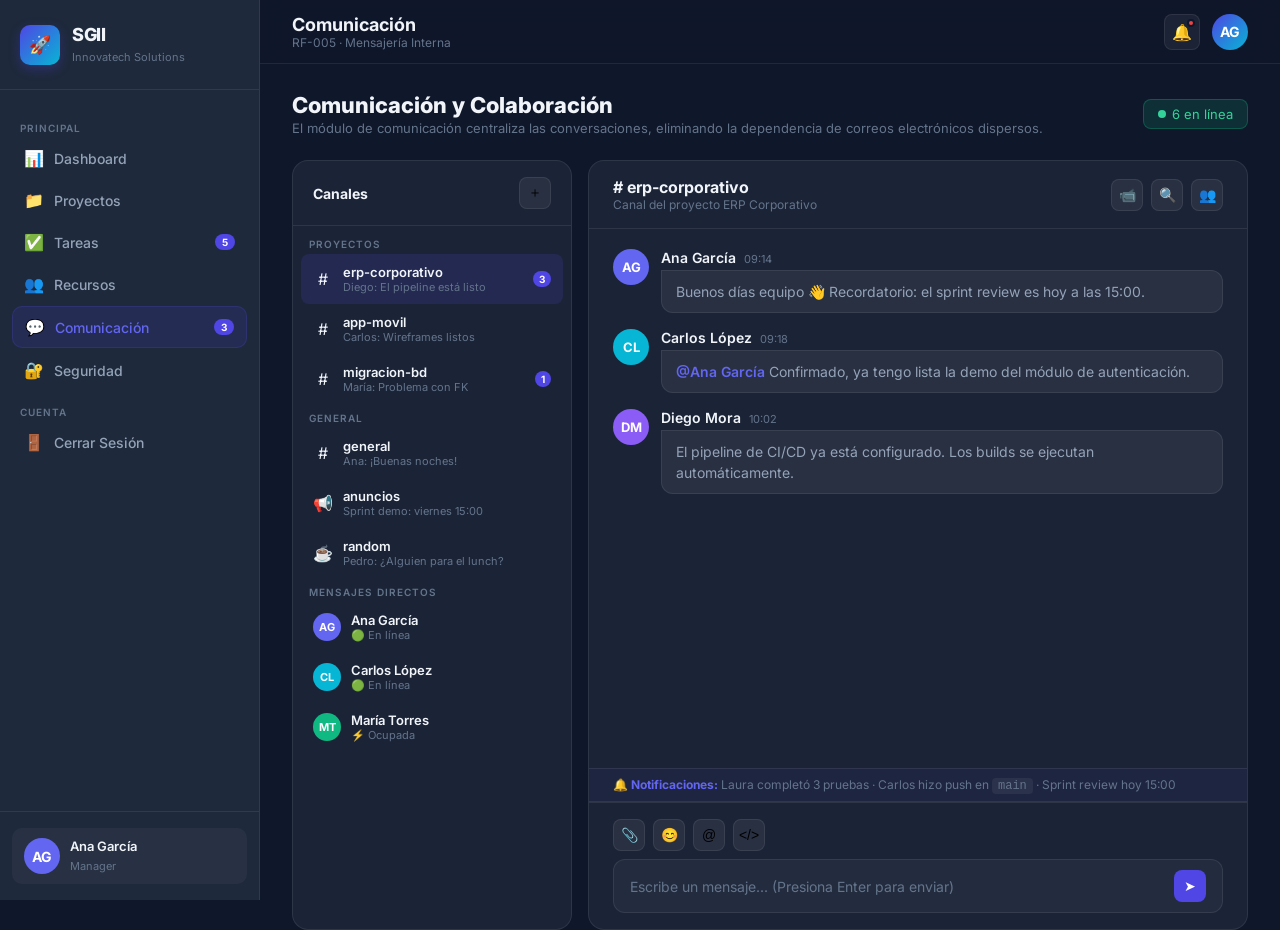
==== frontend/communication.html @ dbde0b63 "feat: implementar 6 modulos funcionales para capturas SGII con backend y diseño premium" ====
<!DOCTYPE html>
<html lang="es">
<head>
    <meta charset="UTF-8">
    <meta name="viewport" content="width=device-width, initial-scale=1.0">
    <title>Comunicación y Colaboración | SGII - Innovatech</title>
    <meta name="description" content="Módulo de mensajería interna y colaboración en tiempo real del SGII de Innovatech Solutions.">
    <link rel="stylesheet" href="css/style.css">
</head>
<body>
<div class="app-layout">
    <div id="sidebarContainer"></div>

    <div class="main-content">
        <div id="topbarContainer"></div>

        <div class="page-content" style="padding-bottom:0;">
            <!-- Page Header -->
            <div class="page-header mb-24">
                <div class="page-header-text">
                    <h1>Comunicación y Colaboración</h1>
                    <p>El módulo de comunicación centraliza las conversaciones, eliminando la dependencia de correos electrónicos dispersos.</p>
                </div>
                <div style="display:flex;gap:8px;">
                    <div style="background:rgba(16,185,129,0.15);border:1px solid rgba(16,185,129,0.3);border-radius:8px;padding:6px 14px;font-size:13px;color:#34d399;display:flex;align-items:center;gap:6px;">
                        <span style="width:8px;height:8px;background:#34d399;border-radius:50%;display:inline-block;animation:pulse 2s infinite;"></span>
                        6 en línea
                    </div>
                </div>
            </div>

            <!-- Comm Layout -->
            <div class="comm-layout">
                <!-- Left Panel: Channels -->
                <div class="chat-channels">
                    <div class="chat-channels-header">
                        <span>Canales</span>
                        <button class="btn-icon" title="Nuevo canal" onclick="alert('Crear nuevo canal')">＋</button>
                    </div>
                    <div class="channel-list">
                        <p style="font-size:10px;color:var(--text-muted);padding:4px 8px;text-transform:uppercase;letter-spacing:1px;font-weight:600;">Proyectos</p>
                        <div class="channel-item active" onclick="switchChannel(this, '# erp-corporativo', 'Canal del proyecto ERP Corporativo')">
                            <span class="channel-icon">#</span>
                            <div class="channel-info">
                                <h4>erp-corporativo</h4>
                                <p>Diego: El pipeline está listo</p>
                            </div>
                            <span class="channel-badge">3</span>
                        </div>
                        <div class="channel-item" onclick="switchChannel(this, '# app-movil', 'Canal del proyecto App Móvil v2.0')">
                            <span class="channel-icon">#</span>
                            <div class="channel-info">
                                <h4>app-movil</h4>
                                <p>Carlos: Wireframes listos</p>
                            </div>
                        </div>
                        <div class="channel-item" onclick="switchChannel(this, '# migracion-bd', 'Canal del proyecto Migración BD')">
                            <span class="channel-icon">#</span>
                            <div class="channel-info">
                                <h4>migracion-bd</h4>
                                <p>María: Problema con FK</p>
                            </div>
                            <span class="channel-badge">1</span>
                        </div>
                        <p style="font-size:10px;color:var(--text-muted);padding:8px 8px 4px;text-transform:uppercase;letter-spacing:1px;font-weight:600;">General</p>
                        <div class="channel-item" onclick="switchChannel(this, '# general', 'Canal general del equipo')">
                            <span class="channel-icon">#</span>
                            <div class="channel-info">
                                <h4>general</h4>
                                <p>Ana: ¡Buenas noches!</p>
                            </div>
                        </div>
                        <div class="channel-item" onclick="switchChannel(this, '# anuncios', 'Canal de anuncios importantes')">
                            <span class="channel-icon">📢</span>
                            <div class="channel-info">
                                <h4>anuncios</h4>
                                <p>Sprint demo: viernes 15:00</p>
                            </div>
                        </div>
                        <div class="channel-item" onclick="switchChannel(this, '# random', 'Canal de conversación libre')">
                            <span class="channel-icon">☕</span>
                            <div class="channel-info">
                                <h4>random</h4>
                                <p>Pedro: ¿Alguien para el lunch?</p>
                            </div>
                        </div>
                        <p style="font-size:10px;color:var(--text-muted);padding:8px 8px 4px;text-transform:uppercase;letter-spacing:1px;font-weight:600;">Mensajes Directos</p>
                        <div class="channel-item" onclick="switchChannel(this, 'Ana García', 'Gerente de Proyectos')">
                            <div class="assignee-avatar" style="background:#6366f1;width:28px;height:28px;font-size:11px;">AG</div>
                            <div class="channel-info">
                                <h4>Ana García</h4>
                                <p>🟢 En línea</p>
                            </div>
                        </div>
                        <div class="channel-item" onclick="switchChannel(this, 'Carlos López', 'Desarrollador Full Stack')">
                            <div class="assignee-avatar" style="background:#06b6d4;width:28px;height:28px;font-size:11px;">CL</div>
                            <div class="channel-info">
                                <h4>Carlos López</h4>
                                <p>🟢 En línea</p>
                            </div>
                        </div>
                        <div class="channel-item" onclick="switchChannel(this, 'María Torres', 'Desarrolladora Backend')">
                            <div class="assignee-avatar" style="background:#10b981;width:28px;height:28px;font-size:11px;">MT</div>
                            <div class="channel-info">
                                <h4>María Torres</h4>
                                <p>⚡ Ocupada</p>
                            </div>
                        </div>
                    </div>
                </div>

                <!-- Main Chat -->
                <div class="chat-main">
                    <div class="chat-header">
                        <div>
                            <h3 id="chatChannelName"># erp-corporativo</h3>
                            <p id="chatChannelDesc">Canal del proyecto ERP Corporativo</p>
                        </div>
                        <div style="margin-left:auto;display:flex;gap:8px;">
                            <button class="btn-icon" title="Videollamada">📹</button>
                            <button class="btn-icon" title="Buscar">🔍</button>
                            <button class="btn-icon" title="Miembros">👥</button>
                        </div>
                    </div>

                    <div class="chat-messages" id="chatMessages">
                        <!-- Messages will be injected here -->
                    </div>

                    <!-- Notifications strip -->
                    <div style="padding:8px 24px;border-top:1px solid var(--border);border-bottom:1px solid var(--border);background:rgba(79,70,229,0.05);">
                        <p style="font-size:12px;color:var(--text-muted);">🔔 <strong style="color:var(--primary-light);">Notificaciones:</strong>
                        Laura completó 3 pruebas · Carlos hizo push en <code style="background:rgba(255,255,255,0.06);padding:1px 6px;border-radius:4px;">main</code> · Sprint review hoy 15:00</p>
                    </div>

                    <!-- Input -->
                    <div class="chat-input-area">
                        <div style="display:flex;gap:8px;margin-bottom:8px;">
                            <button class="btn-icon" title="Archivo">📎</button>
                            <button class="btn-icon" title="Emoji">😊</button>
                            <button class="btn-icon" title="Mención">@</button>
                            <button class="btn-icon" title="Código">&lt;/&gt;</button>
                        </div>
                        <div class="chat-input-wrap">
                            <input type="text" id="messageInput" placeholder="Escribe un mensaje... (Presiona Enter para enviar)">
                            <button class="chat-send-btn" onclick="sendMessage()">➤</button>
                        </div>
                    </div>
                </div>
            </div>
        </div>
    </div>
</div>

<style>
@keyframes pulse { 0%,100%{opacity:1} 50%{opacity:0.5} }
</style>

<script src="js/demo.js"></script>
<script>
    document.getElementById('sidebarContainer').innerHTML = buildSidebar('communication');
    document.getElementById('topbarContainer').innerHTML = buildTopbar('Comunicación', 'RF-005 · Mensajería Interna');

    let currentChannel = 'general';
    let messages = [];

    async function loadMessages() {
        const data = await apiRequest(`/messages/?channel=${encodeURIComponent(currentChannel)}`);
        if (data) {
            messages = data.map(m => ({
                user: m.sender.full_name || m.sender.username,
                initials: getInitials(m.sender.full_name || m.sender.username),
                color: m.sender.role === 'admin' ? '#ef4444' : '#06b6d4',
                time: new Date(m.created_at).toLocaleTimeString('es-CL', {hour:'2-digit',minute:'2-digit'}),
                text: m.content
            }));
        } else {
            messages = [...DEMO_MESSAGES];
        }
        renderMessages(messages);
    }

    function renderMessages(list) {
        document.getElementById('chatMessages').innerHTML = list.map(m => `
            <div class="message">
                <div class="message-avatar" style="background:${m.color || '#6366f1'};">${m.initials}</div>
                <div class="message-content">
                    <div class="message-header">
                        <span class="message-name">${escapeHtml(m.user)}</span>
                        <span class="message-time">${m.time}</span>
                    </div>
                    <div class="message-bubble">${m.text}</div>
                </div>
            </div>`).join('');
        const el = document.getElementById('chatMessages');
        el.scrollTop = el.scrollHeight;
    }

    async function sendMessage() {
        const input = document.getElementById('messageInput');
        const text = input.value.trim();
        if (!text) return;

        const res = await apiRequest('/messages/', {
            method: 'POST',
            body: JSON.stringify({
                channel: currentChannel,
                content: text
            })
        });

        if (res || DEMO_MODE) {
            input.value = '';
            await loadMessages();
        } else {
            alert('Error al enviar el mensaje');
        }
    }

    function switchChannel(el, name, desc) {
        document.querySelectorAll('.channel-item').forEach(c => c.classList.remove('active'));
        el.classList.add('active');
        currentChannel = name.replace('# ', '');
        document.getElementById('chatChannelName').textContent = name;
        document.getElementById('chatChannelDesc').textContent = desc;
        const badge = el.querySelector('.channel-badge');
        if (badge) badge.remove();
        loadMessages();
    }

    document.getElementById('messageInput').addEventListener('keydown', e => {
        if (e.key === 'Enter') sendMessage();
    });

    // Auto-poll messages every 4 seconds for real-time demonstration feel
    setInterval(loadMessages, 4000);

    loadMessages();
</script>
</body>
</html>
---- frontend/css/style.css ----
@import url('https://fonts.googleapis.com/css2?family=Inter:wght@300;400;500;600;700;800&display=swap');

* {
    margin: 0;
    padding: 0;
    box-sizing: border-box;
}

:root {
    --primary: #4f46e5;
    --primary-light: #6366f1;
    --primary-dark: #3730a3;
    --secondary: #06b6d4;
    --success: #10b981;
    --warning: #f59e0b;
    --danger: #ef4444;
    --dark: #0f172a;
    --dark-2: #1e293b;
    --dark-3: #334155;
    --text-primary: #f1f5f9;
    --text-secondary: #94a3b8;
    --text-muted: #64748b;
    --border: rgba(255,255,255,0.08);
    --card-bg: rgba(30, 41, 59, 0.8);
    --sidebar-width: 260px;
}

body {
    font-family: 'Inter', 'Segoe UI', sans-serif;
    background: var(--dark);
    color: var(--text-primary);
    min-height: 100vh;
}

/* ===== SCROLLBAR ===== */
::-webkit-scrollbar { width: 6px; }
::-webkit-scrollbar-track { background: var(--dark-2); }
::-webkit-scrollbar-thumb { background: var(--dark-3); border-radius: 3px; }

/* ===== LOGIN PAGE ===== */
.login-container {
    display: flex;
    justify-content: center;
    align-items: center;
    min-height: 100vh;
    background: radial-gradient(ellipse at 20% 50%, rgba(79,70,229,0.3) 0%, transparent 50%),
                radial-gradient(ellipse at 80% 20%, rgba(6,182,212,0.2) 0%, transparent 50%),
                var(--dark);
    position: relative;
    overflow: hidden;
}

.login-container::before {
    content: '';
    position: absolute;
    width: 600px; height: 600px;
    background: rgba(79,70,229,0.05);
    border-radius: 50%;
    top: -200px; right: -200px;
    animation: float 8s ease-in-out infinite;
}

.login-container::after {
    content: '';
    position: absolute;
    width: 400px; height: 400px;
    background: rgba(6,182,212,0.05);
    border-radius: 50%;
    bottom: -100px; left: -100px;
    animation: float 6s ease-in-out infinite reverse;
}

@keyframes float {
    0%, 100% { transform: translateY(0px); }
    50% { transform: translateY(-20px); }
}

.login-box {
    background: var(--card-bg);
    backdrop-filter: blur(20px);
    padding: 48px;
    border-radius: 24px;
    box-shadow: 0 25px 80px rgba(0,0,0,0.5), 0 0 0 1px var(--border);
    width: 100%;
    max-width: 420px;
    position: relative;
    z-index: 1;
    animation: slideUp 0.5s ease;
}

@keyframes slideUp {
    from { opacity: 0; transform: translateY(30px); }
    to { opacity: 1; transform: translateY(0); }
}

.login-header {
    text-align: center;
    margin-bottom: 36px;
}

.login-logo {
    display: inline-flex;
    align-items: center;
    justify-content: center;
    width: 64px; height: 64px;
    background: linear-gradient(135deg, var(--primary), var(--secondary));
    border-radius: 16px;
    font-size: 28px;
    margin-bottom: 16px;
    box-shadow: 0 8px 24px rgba(79,70,229,0.4);
}

.login-header h1 {
    color: var(--text-primary);
    font-size: 28px;
    font-weight: 800;
    letter-spacing: -0.5px;
}

.login-header p {
    color: var(--text-secondary);
    font-size: 14px;
    margin-top: 6px;
}

.form-group {
    margin-bottom: 20px;
}

.form-group label {
    display: block;
    margin-bottom: 8px;
    font-weight: 500;
    font-size: 13px;
    color: var(--text-secondary);
    text-transform: uppercase;
    letter-spacing: 0.5px;
}

.form-group input,
.form-group select,
.form-group textarea {
    width: 100%;
    padding: 12px 16px;
    background: rgba(255,255,255,0.05);
    border: 1px solid var(--border);
    border-radius: 10px;
    font-size: 14px;
    color: var(--text-primary);
    transition: all 0.3s;
    font-family: 'Inter', sans-serif;
}

.form-group input::placeholder,
.form-group textarea::placeholder {
    color: var(--text-muted);
}

.form-group input:focus,
.form-group select:focus,
.form-group textarea:focus {
    border-color: var(--primary);
    outline: none;
    background: rgba(79,70,229,0.1);
    box-shadow: 0 0 0 3px rgba(79,70,229,0.15);
}

.form-group select option {
    background: var(--dark-2);
    color: var(--text-primary);
}

.btn-primary {
    width: 100%;
    padding: 13px;
    background: linear-gradient(135deg, var(--primary), var(--primary-light));
    color: white;
    border: none;
    border-radius: 10px;
    font-size: 15px;
    font-weight: 600;
    cursor: pointer;
    transition: all 0.3s;
    font-family: 'Inter', sans-serif;
    box-shadow: 0 4px 15px rgba(79,70,229,0.3);
}

.btn-primary:hover {
    transform: translateY(-2px);
    box-shadow: 0 8px 25px rgba(79,70,229,0.4);
}

.btn-primary:active { transform: translateY(0); }

.btn-secondary {
    padding: 8px 16px;
    background: rgba(255,255,255,0.08);
    color: var(--text-primary);
    border: 1px solid var(--border);
    border-radius: 8px;
    font-size: 13px;
    font-weight: 500;
    cursor: pointer;
    transition: all 0.2s;
    font-family: 'Inter', sans-serif;
}

.btn-secondary:hover {
    background: rgba(255,255,255,0.12);
    transform: translateY(-1px);
}

.register-link {
    text-align: center;
    margin-top: 20px;
    font-size: 13px;
    color: var(--text-muted);
}

.register-link a {
    color: var(--primary-light);
    text-decoration: none;
    font-weight: 600;
}

.register-link a:hover { text-decoration: underline; }

/* ===== LAYOUT WITH SIDEBAR ===== */
.app-layout {
    display: flex;
    min-height: 100vh;
}

/* ===== SIDEBAR ===== */
.sidebar {
    width: var(--sidebar-width);
    background: var(--dark-2);
    border-right: 1px solid var(--border);
    display: flex;
    flex-direction: column;
    position: fixed;
    height: 100vh;
    top: 0; left: 0;
    z-index: 100;
    overflow-y: auto;
}

.sidebar-brand {
    padding: 24px 20px;
    border-bottom: 1px solid var(--border);
    display: flex;
    align-items: center;
    gap: 12px;
}

.brand-icon {
    width: 40px; height: 40px;
    background: linear-gradient(135deg, var(--primary), var(--secondary));
    border-radius: 10px;
    display: flex;
    align-items: center;
    justify-content: center;
    font-size: 18px;
    flex-shrink: 0;
    box-shadow: 0 4px 12px rgba(79,70,229,0.3);
}

.brand-text h2 {
    font-size: 18px;
    font-weight: 800;
    color: var(--text-primary);
    letter-spacing: -0.5px;
}

.brand-text span {
    font-size: 11px;
    color: var(--text-muted);
    font-weight: 400;
}

.sidebar-nav {
    padding: 16px 12px;
    flex: 1;
}

.nav-section-title {
    font-size: 10px;
    font-weight: 600;
    color: var(--text-muted);
    text-transform: uppercase;
    letter-spacing: 1px;
    padding: 8px 8px 4px;
    margin-top: 8px;
}

.nav-item {
    display: flex;
    align-items: center;
    gap: 10px;
    padding: 10px 12px;
    border-radius: 10px;
    text-decoration: none;
    color: var(--text-secondary);
    font-size: 14px;
    font-weight: 500;
    transition: all 0.2s;
    margin-bottom: 2px;
}

.nav-item:hover {
    background: rgba(255,255,255,0.06);
    color: var(--text-primary);
}

.nav-item.active {
    background: rgba(79,70,229,0.15);
    color: var(--primary-light);
    border: 1px solid rgba(79,70,229,0.2);
}

.nav-item .nav-icon {
    font-size: 16px;
    width: 20px;
    text-align: center;
}

.nav-badge {
    margin-left: auto;
    background: var(--primary);
    color: white;
    font-size: 10px;
    font-weight: 700;
    padding: 2px 7px;
    border-radius: 20px;
}

.sidebar-footer {
    padding: 16px 12px;
    border-top: 1px solid var(--border);
}

.user-avatar-section {
    display: flex;
    align-items: center;
    gap: 10px;
    padding: 10px 12px;
    border-radius: 10px;
    background: rgba(255,255,255,0.04);
}

.avatar {
    width: 36px; height: 36px;
    border-radius: 50%;
    background: linear-gradient(135deg, var(--primary), var(--secondary));
    display: flex;
    align-items: center;
    justify-content: center;
    font-weight: 700;
    font-size: 14px;
    color: white;
    flex-shrink: 0;
}

.user-info-mini span {
    display: block;
    font-size: 13px;
    font-weight: 600;
    color: var(--text-primary);
}

.user-info-mini small {
    font-size: 11px;
    color: var(--text-muted);
}

/* ===== MAIN CONTENT ===== */
.main-content {
    margin-left: var(--sidebar-width);
    flex: 1;
    display: flex;
    flex-direction: column;
}

.topbar {
    background: rgba(15,23,42,0.8);
    backdrop-filter: blur(12px);
    border-bottom: 1px solid var(--border);
    padding: 0 32px;
    height: 64px;
    display: flex;
    align-items: center;
    justify-content: space-between;
    position: sticky;
    top: 0;
    z-index: 50;
}

.topbar-title h1 {
    font-size: 18px;
    font-weight: 700;
    color: var(--text-primary);
}

.topbar-title p {
    font-size: 12px;
    color: var(--text-muted);
}

.topbar-actions {
    display: flex;
    align-items: center;
    gap: 12px;
}

.notif-btn {
    width: 36px; height: 36px;
    background: rgba(255,255,255,0.06);
    border: 1px solid var(--border);
    border-radius: 8px;
    display: flex;
    align-items: center;
    justify-content: center;
    cursor: pointer;
    position: relative;
    transition: all 0.2s;
    color: var(--text-secondary);
    font-size: 16px;
}

.notif-btn:hover { background: rgba(255,255,255,0.1); }

.notif-dot {
    position: absolute;
    top: 4px; right: 4px;
    width: 8px; height: 8px;
    background: var(--danger);
    border-radius: 50%;
    border: 2px solid var(--dark);
}

.page-content {
    padding: 28px 32px;
    flex: 1;
}

/* ===== CARDS ===== */
.card {
    background: var(--card-bg);
    backdrop-filter: blur(12px);
    border: 1px solid var(--border);
    border-radius: 16px;
    padding: 24px;
    transition: all 0.3s;
}

.card:hover {
    border-color: rgba(79,70,229,0.3);
    box-shadow: 0 8px 30px rgba(0,0,0,0.2);
}

.card-header {
    display: flex;
    align-items: center;
    justify-content: space-between;
    margin-bottom: 20px;
}

.card-title {
    font-size: 16px;
    font-weight: 700;
    color: var(--text-primary);
}

/* ===== STATS GRID ===== */
.stats-grid {
    display: grid;
    grid-template-columns: repeat(auto-fit, minmax(200px, 1fr));
    gap: 16px;
    margin-bottom: 24px;
}

.stat-card {
    background: var(--card-bg);
    backdrop-filter: blur(12px);
    border: 1px solid var(--border);
    border-radius: 16px;
    padding: 20px 24px;
    display: flex;
    align-items: center;
    gap: 16px;
    transition: all 0.3s;
    position: relative;
    overflow: hidden;
}

.stat-card::before {
    content: '';
    position: absolute;
    top: 0; left: 0; right: 0;
    height: 3px;
    border-radius: 16px 16px 0 0;
}

.stat-card.blue::before { background: linear-gradient(90deg, var(--primary), var(--primary-light)); }
.stat-card.cyan::before { background: linear-gradient(90deg, var(--secondary), #22d3ee); }
.stat-card.green::before { background: linear-gradient(90deg, var(--success), #34d399); }
.stat-card.yellow::before { background: linear-gradient(90deg, var(--warning), #fbbf24); }
.stat-card.red::before { background: linear-gradient(90deg, var(--danger), #f87171); }

.stat-card:hover {
    transform: translateY(-3px);
    border-color: rgba(79,70,229,0.3);
    box-shadow: 0 10px 30px rgba(0,0,0,0.3);
}

.stat-icon-wrap {
    width: 48px; height: 48px;
    border-radius: 12px;
    display: flex;
    align-items: center;
    justify-content: center;
    font-size: 22px;
    flex-shrink: 0;
}

.stat-icon-wrap.blue { background: rgba(79,70,229,0.15); }
.stat-icon-wrap.cyan { background: rgba(6,182,212,0.15); }
.stat-icon-wrap.green { background: rgba(16,185,129,0.15); }
.stat-icon-wrap.yellow { background: rgba(245,158,11,0.15); }
.stat-icon-wrap.red { background: rgba(239,68,68,0.15); }

.stat-content h3 {
    font-size: 12px;
    color: var(--text-muted);
    font-weight: 500;
    text-transform: uppercase;
    letter-spacing: 0.5px;
}

.stat-number {
    font-size: 30px;
    font-weight: 800;
    color: var(--text-primary);
    line-height: 1;
    margin-top: 4px;
}

.stat-trend {
    font-size: 11px;
    font-weight: 500;
    margin-top: 4px;
}

.stat-trend.up { color: var(--success); }
.stat-trend.down { color: var(--danger); }

/* ===== PAGE HEADER ===== */
.page-header {
    display: flex;
    justify-content: space-between;
    align-items: center;
    margin-bottom: 24px;
}

.page-header-text h1 {
    font-size: 22px;
    font-weight: 800;
    color: var(--text-primary);
}

.page-header-text p {
    font-size: 13px;
    color: var(--text-muted);
    margin-top: 2px;
}

.page-header .btn-primary {
    width: auto;
    padding: 10px 20px;
    font-size: 14px;
    display: flex;
    align-items: center;
    gap: 6px;
}

/* ===== PROJECT ITEMS ===== */
.project-item {
    background: var(--card-bg);
    backdrop-filter: blur(12px);
    border: 1px solid var(--border);
    padding: 20px 24px;
    border-radius: 14px;
    margin-bottom: 12px;
    display: flex;
    justify-content: space-between;
    align-items: center;
    transition: all 0.3s;
}

.project-item:hover {
    transform: translateX(4px);
    border-color: rgba(79,70,229,0.3);
    box-shadow: 0 4px 20px rgba(0,0,0,0.2);
}

.project-info h3 {
    font-size: 16px;
    font-weight: 700;
    color: var(--text-primary);
    margin-bottom: 4px;
}

.project-info p {
    color: var(--text-secondary);
    font-size: 13px;
}

.project-info .project-dates {
    font-size: 12px;
    color: var(--text-muted);
    margin-top: 4px;
    display: flex;
    align-items: center;
    gap: 4px;
}

.project-meta {
    display: flex;
    gap: 12px;
    align-items: center;
    flex-wrap: wrap;
}

.project-progress {
    display: flex;
    flex-direction: column;
    align-items: flex-end;
    gap: 4px;
    min-width: 80px;
}

.progress-label {
    font-size: 12px;
    color: var(--text-muted);
}

.progress-bar-wrap {
    width: 80px;
    height: 6px;
    background: rgba(255,255,255,0.08);
    border-radius: 3px;
    overflow: hidden;
}

.progress-bar-fill {
    height: 100%;
    border-radius: 3px;
    background: linear-gradient(90deg, var(--primary), var(--secondary));
}

/* ===== STATUS BADGES ===== */
.status-badge {
    padding: 4px 12px;
    border-radius: 20px;
    font-size: 11px;
    font-weight: 600;
    text-transform: uppercase;
    letter-spacing: 0.5px;
}

.status-planning { background: rgba(245,158,11,0.15); color: #fbbf24; border: 1px solid rgba(245,158,11,0.3); }
.status-active { background: rgba(16,185,129,0.15); color: #34d399; border: 1px solid rgba(16,185,129,0.3); }
.status-completed { background: rgba(79,70,229,0.15); color: #818cf8; border: 1px solid rgba(79,70,229,0.3); }
.status-cancelled { background: rgba(239,68,68,0.15); color: #f87171; border: 1px solid rgba(239,68,68,0.3); }
.status-pending { background: rgba(245,158,11,0.15); color: #fbbf24; border: 1px solid rgba(245,158,11,0.3); }
.status-in_progress { background: rgba(6,182,212,0.15); color: #22d3ee; border: 1px solid rgba(6,182,212,0.3); }
.status-review { background: rgba(139,92,246,0.15); color: #a78bfa; border: 1px solid rgba(139,92,246,0.3); }
.status-done { background: rgba(16,185,129,0.15); color: #34d399; border: 1px solid rgba(16,185,129,0.3); }

/* ===== BUTTONS ===== */
.btn-edit, .btn-delete {
    border: none;
    padding: 7px 14px;
    border-radius: 8px;
    cursor: pointer;
    font-size: 12px;
    font-weight: 600;
    transition: all 0.2s;
    font-family: 'Inter', sans-serif;
}

.btn-edit {
    background: rgba(79,70,229,0.15);
    color: var(--primary-light);
    border: 1px solid rgba(79,70,229,0.3);
}

.btn-edit:hover {
    background: var(--primary);
    color: white;
    transform: translateY(-1px);
}

.btn-delete {
    background: rgba(239,68,68,0.1);
    color: #f87171;
    border: 1px solid rgba(239,68,68,0.2);
}

.btn-delete:hover {
    background: var(--danger);
    color: white;
    transform: translateY(-1px);
}

.btn-icon {
    width: 32px; height: 32px;
    background: rgba(255,255,255,0.06);
    border: 1px solid var(--border);
    border-radius: 8px;
    display: inline-flex;
    align-items: center;
    justify-content: center;
    cursor: pointer;
    transition: all 0.2s;
    font-size: 14px;
}

.btn-icon:hover { background: rgba(255,255,255,0.12); }

/* ===== MODAL ===== */
.modal {
    display: none;
    position: fixed;
    z-index: 200;
    left: 0; top: 0;
    width: 100%; height: 100%;
    background: rgba(0,0,0,0.7);
    backdrop-filter: blur(4px);
    justify-content: center;
    align-items: center;
}

.modal-content {
    background: var(--dark-2);
    border: 1px solid var(--border);
    padding: 32px;
    border-radius: 20px;
    width: 100%;
    max-width: 520px;
    position: relative;
    max-height: 90vh;
    overflow-y: auto;
    animation: slideUp 0.3s ease;
}

.modal-content h2 {
    font-size: 20px;
    font-weight: 700;
    margin-bottom: 24px;
    color: var(--text-primary);
}

.close {
    position: absolute;
    top: 20px; right: 24px;
    font-size: 24px;
    cursor: pointer;
    color: var(--text-muted);
    transition: color 0.2s;
    background: none;
    border: none;
    font-family: 'Inter', sans-serif;
}

.close:hover { color: var(--text-primary); }

.modal-content .form-row {
    display: grid;
    grid-template-columns: 1fr 1fr;
    gap: 16px;
}

/* ===== TASKS ===== */
.task-item {
    background: var(--card-bg);
    border: 1px solid var(--border);
    border-radius: 12px;
    padding: 16px 20px;
    margin-bottom: 10px;
    display: flex;
    align-items: center;
    gap: 16px;
    transition: all 0.3s;
}

.task-item:hover {
    border-color: rgba(79,70,229,0.3);
    transform: translateX(4px);
}

.task-checkbox {
    width: 20px; height: 20px;
    border-radius: 50%;
    border: 2px solid var(--dark-3);
    display: flex;
    align-items: center;
    justify-content: center;
    flex-shrink: 0;
    cursor: pointer;
    transition: all 0.2s;
}

.task-checkbox.done {
    background: var(--success);
    border-color: var(--success);
    color: white;
    font-size: 11px;
}

.task-checkbox.progress {
    border-color: var(--secondary);
    background: rgba(6,182,212,0.15);
}

.task-info { flex: 1; }

.task-info h4 {
    font-size: 14px;
    font-weight: 600;
    color: var(--text-primary);
    margin-bottom: 3px;
}

.task-info h4.done-text { text-decoration: line-through; color: var(--text-muted); }

.task-info p {
    font-size: 12px;
    color: var(--text-muted);
    display: flex;
    align-items: center;
    gap: 10px;
}

.task-meta {
    display: flex;
    align-items: center;
    gap: 10px;
    flex-shrink: 0;
}

.priority-badge {
    padding: 2px 8px;
    border-radius: 4px;
    font-size: 10px;
    font-weight: 700;
    text-transform: uppercase;
    letter-spacing: 0.5px;
}

.priority-high { background: rgba(239,68,68,0.15); color: #f87171; }
.priority-medium { background: rgba(245,158,11,0.15); color: #fbbf24; }
.priority-low { background: rgba(16,185,129,0.15); color: #34d399; }

.assignee-avatar {
    width: 28px; height: 28px;
    border-radius: 50%;
    display: flex;
    align-items: center;
    justify-content: center;
    font-size: 11px;
    font-weight: 700;
    color: white;
    flex-shrink: 0;
}

/* ===== RESOURCES ===== */
.resource-card {
    background: var(--card-bg);
    border: 1px solid var(--border);
    border-radius: 14px;
    padding: 20px;
    transition: all 0.3s;
    margin-bottom: 12px;
}

.resource-card:hover {
    border-color: rgba(79,70,229,0.3);
    transform: translateY(-2px);
    box-shadow: 0 8px 24px rgba(0,0,0,0.2);
}

.resource-header {
    display: flex;
    align-items: center;
    gap: 14px;
    margin-bottom: 14px;
}

.resource-avatar {
    width: 48px; height: 48px;
    border-radius: 12px;
    display: flex;
    align-items: center;
    justify-content: center;
    font-size: 18px;
    font-weight: 800;
    color: white;
    flex-shrink: 0;
}

.resource-info h3 {
    font-size: 15px;
    font-weight: 700;
    color: var(--text-primary);
}

.resource-info p {
    font-size: 12px;
    color: var(--text-muted);
}

.capacity-bar-wrap {
    margin-top: 12px;
}

.capacity-label {
    display: flex;
    justify-content: space-between;
    font-size: 12px;
    margin-bottom: 6px;
}

.capacity-label span:first-child { color: var(--text-secondary); }
.capacity-label span:last-child { color: var(--text-primary); font-weight: 600; }

.capacity-bar {
    height: 8px;
    background: rgba(255,255,255,0.08);
    border-radius: 4px;
    overflow: hidden;
}

.capacity-fill {
    height: 100%;
    border-radius: 4px;
    transition: width 1s ease;
}

.capacity-fill.low { background: linear-gradient(90deg, var(--success), #34d399); }
.capacity-fill.medium { background: linear-gradient(90deg, var(--warning), #fbbf24); }
.capacity-fill.high { background: linear-gradient(90deg, var(--danger), #f87171); }

.resource-tasks {
    margin-top: 12px;
    display: flex;
    flex-wrap: wrap;
    gap: 6px;
}

.task-tag {
    padding: 3px 10px;
    background: rgba(255,255,255,0.06);
    border: 1px solid var(--border);
    border-radius: 6px;
    font-size: 11px;
    color: var(--text-secondary);
}

/* ===== COMMUNICATION ===== */
.comm-layout {
    display: grid;
    grid-template-columns: 280px 1fr;
    gap: 16px;
    height: calc(100vh - 130px);
}

.chat-channels {
    background: var(--card-bg);
    border: 1px solid var(--border);
    border-radius: 16px;
    overflow: hidden;
    display: flex;
    flex-direction: column;
}

.chat-channels-header {
    padding: 16px 20px;
    border-bottom: 1px solid var(--border);
    font-size: 14px;
    font-weight: 700;
    display: flex;
    justify-content: space-between;
    align-items: center;
}

.channel-list { padding: 8px; flex: 1; overflow-y: auto; }

.channel-item {
    display: flex;
    align-items: center;
    gap: 10px;
    padding: 10px 12px;
    border-radius: 8px;
    cursor: pointer;
    transition: all 0.2s;
}

.channel-item:hover { background: rgba(255,255,255,0.06); }
.channel-item.active { background: rgba(79,70,229,0.15); }

.channel-icon { font-size: 16px; width: 20px; text-align: center; }

.channel-info { flex: 1; }
.channel-info h4 { font-size: 13px; font-weight: 600; color: var(--text-primary); }
.channel-info p { font-size: 11px; color: var(--text-muted); }

.channel-badge {
    background: var(--primary);
    color: white;
    font-size: 10px;
    font-weight: 700;
    padding: 2px 6px;
    border-radius: 10px;
}

.chat-main {
    background: var(--card-bg);
    border: 1px solid var(--border);
    border-radius: 16px;
    display: flex;
    flex-direction: column;
    overflow: hidden;
}

.chat-header {
    padding: 16px 24px;
    border-bottom: 1px solid var(--border);
    display: flex;
    align-items: center;
    gap: 12px;
}

.chat-header h3 {
    font-size: 16px;
    font-weight: 700;
    color: var(--text-primary);
}

.chat-header p { font-size: 12px; color: var(--text-muted); }

.chat-messages {
    flex: 1;
    padding: 20px 24px;
    overflow-y: auto;
    display: flex;
    flex-direction: column;
    gap: 16px;
}

.message {
    display: flex;
    gap: 12px;
    animation: slideUp 0.3s ease;
}

.message-avatar {
    width: 36px; height: 36px;
    border-radius: 50%;
    display: flex;
    align-items: center;
    justify-content: center;
    font-weight: 700;
    font-size: 13px;
    color: white;
    flex-shrink: 0;
}

.message-content { flex: 1; }

.message-header {
    display: flex;
    align-items: baseline;
    gap: 8px;
    margin-bottom: 4px;
}

.message-name { font-size: 14px; font-weight: 600; color: var(--text-primary); }
.message-time { font-size: 11px; color: var(--text-muted); }

.message-bubble {
    background: rgba(255,255,255,0.06);
    border: 1px solid var(--border);
    border-radius: 0 12px 12px 12px;
    padding: 10px 14px;
    font-size: 14px;
    color: var(--text-secondary);
    line-height: 1.5;
    max-width: 600px;
}

.message-bubble .mention {
    color: var(--primary-light);
    font-weight: 600;
}

.chat-input-area {
    padding: 16px 24px;
    border-top: 1px solid var(--border);
}

.chat-input-wrap {
    display: flex;
    gap: 10px;
    align-items: center;
    background: rgba(255,255,255,0.04);
    border: 1px solid var(--border);
    border-radius: 12px;
    padding: 10px 16px;
}

.chat-input-wrap input {
    flex: 1;
    background: none;
    border: none;
    outline: none;
    font-size: 14px;
    color: var(--text-primary);
    font-family: 'Inter', sans-serif;
}

.chat-input-wrap input::placeholder { color: var(--text-muted); }

.chat-send-btn {
    background: var(--primary);
    border: none;
    border-radius: 8px;
    width: 32px; height: 32px;
    display: flex;
    align-items: center;
    justify-content: center;
    cursor: pointer;
    color: white;
    font-size: 14px;
    transition: all 0.2s;
}

.chat-send-btn:hover {
    background: var(--primary-light);
    transform: scale(1.05);
}

/* ===== SECURITY / ROLES TABLE ===== */
.roles-grid {
    display: grid;
    grid-template-columns: repeat(auto-fit, minmax(220px, 1fr));
    gap: 16px;
    margin-bottom: 24px;
}

.role-card {
    background: var(--card-bg);
    border: 1px solid var(--border);
    border-radius: 14px;
    padding: 20px;
    transition: all 0.3s;
    text-align: center;
}

.role-card:hover {
    border-color: rgba(79,70,229,0.4);
    transform: translateY(-3px);
    box-shadow: 0 10px 30px rgba(0,0,0,0.3);
}

.role-icon {
    font-size: 32px;
    margin-bottom: 12px;
}

.role-card h3 {
    font-size: 16px;
    font-weight: 700;
    color: var(--text-primary);
    margin-bottom: 6px;
}

.role-card p {
    font-size: 12px;
    color: var(--text-muted);
    margin-bottom: 14px;
}

.role-perms {
    display: flex;
    flex-direction: column;
    gap: 4px;
    text-align: left;
}

.perm-item {
    display: flex;
    align-items: center;
    gap: 6px;
    font-size: 12px;
    color: var(--text-secondary);
}

.perm-item .check { color: var(--success); }
.perm-item .cross { color: var(--danger); }

.users-table {
    width: 100%;
    border-collapse: collapse;
}

.users-table th {
    text-align: left;
    padding: 12px 16px;
    font-size: 11px;
    font-weight: 600;
    color: var(--text-muted);
    text-transform: uppercase;
    letter-spacing: 0.5px;
    border-bottom: 1px solid var(--border);
}

.users-table td {
    padding: 14px 16px;
    font-size: 13px;
    color: var(--text-secondary);
    border-bottom: 1px solid rgba(255,255,255,0.04);
    vertical-align: middle;
}

.users-table tr:hover td { background: rgba(255,255,255,0.02); }

.user-cell {
    display: flex;
    align-items: center;
    gap: 10px;
}

.security-badge {
    display: inline-flex;
    align-items: center;
    gap: 4px;
    padding: 3px 10px;
    border-radius: 6px;
    font-size: 11px;
    font-weight: 600;
}

.badge-admin { background: rgba(239,68,68,0.15); color: #f87171; border: 1px solid rgba(239,68,68,0.3); }
.badge-manager { background: rgba(79,70,229,0.15); color: #818cf8; border: 1px solid rgba(79,70,229,0.3); }
.badge-dev { background: rgba(6,182,212,0.15); color: #22d3ee; border: 1px solid rgba(6,182,212,0.3); }
.badge-viewer { background: rgba(100,116,139,0.15); color: #94a3b8; border: 1px solid rgba(100,116,139,0.3); }

.security-info-cards {
    display: grid;
    grid-template-columns: repeat(auto-fit, minmax(180px, 1fr));
    gap: 12px;
    margin-bottom: 24px;
}

.security-info-card {
    background: var(--card-bg);
    border: 1px solid var(--border);
    border-radius: 12px;
    padding: 16px;
    display: flex;
    align-items: center;
    gap: 12px;
}

.security-info-icon {
    font-size: 24px;
    width: 44px; height: 44px;
    background: rgba(79,70,229,0.1);
    border-radius: 10px;
    display: flex;
    align-items: center;
    justify-content: center;
}

.security-info-text span {
    display: block;
    font-size: 12px;
    color: var(--text-muted);
}

.security-info-text strong {
    font-size: 14px;
    color: var(--text-primary);
    font-weight: 600;
}

/* ===== FILTERS BAR ===== */
.filters-bar {
    display: flex;
    gap: 10px;
    align-items: center;
    margin-bottom: 20px;
    flex-wrap: wrap;
}

.filter-select {
    padding: 8px 14px;
    background: var(--card-bg);
    border: 1px solid var(--border);
    border-radius: 8px;
    color: var(--text-secondary);
    font-size: 13px;
    font-family: 'Inter', sans-serif;
    cursor: pointer;
}

.filter-select:focus { outline: none; border-color: var(--primary); }

.search-input-wrap {
    display: flex;
    align-items: center;
    gap: 8px;
    background: var(--card-bg);
    border: 1px solid var(--border);
    border-radius: 8px;
    padding: 8px 14px;
    flex: 1;
    max-width: 280px;
}

.search-input-wrap span { color: var(--text-muted); font-size: 14px; }

.search-input-wrap input {
    background: none;
    border: none;
    outline: none;
    color: var(--text-primary);
    font-size: 13px;
    font-family: 'Inter', sans-serif;
    width: 100%;
}

.search-input-wrap input::placeholder { color: var(--text-muted); }

/* ===== CHARTS SECTION ===== */
.charts-grid {
    display: grid;
    grid-template-columns: 1fr 1fr;
    gap: 16px;
    margin-bottom: 24px;
}

.chart-card {
    background: var(--card-bg);
    border: 1px solid var(--border);
    border-radius: 16px;
    padding: 24px;
}

.chart-card canvas {
    max-height: 220px;
}

/* ===== NOTIFICATION PANEL ===== */
.notif-list { display: flex; flex-direction: column; gap: 8px; }

.notif-item {
    display: flex;
    align-items: center;
    gap: 12px;
    padding: 12px 16px;
    background: rgba(255,255,255,0.03);
    border: 1px solid var(--border);
    border-radius: 10px;
    transition: all 0.2s;
}

.notif-item:hover { background: rgba(255,255,255,0.06); }
.notif-item.unread { border-left: 3px solid var(--primary); }

.notif-dot { width: 8px; height: 8px; border-radius: 50%; flex-shrink: 0; }
.notif-dot.blue { background: var(--primary); }
.notif-dot.green { background: var(--success); }
.notif-dot.yellow { background: var(--warning); }

.notif-item p { font-size: 13px; color: var(--text-secondary); flex: 1; }
.notif-item span { font-size: 11px; color: var(--text-muted); }

/* ===== KANBAN ===== */
.kanban-board {
    display: grid;
    grid-template-columns: repeat(4, 1fr);
    gap: 16px;
}

.kanban-col {
    background: rgba(255,255,255,0.03);
    border: 1px solid var(--border);
    border-radius: 14px;
    padding: 16px;
    min-height: 400px;
}

.kanban-col-header {
    display: flex;
    align-items: center;
    justify-content: space-between;
    margin-bottom: 14px;
}

.kanban-col-title {
    display: flex;
    align-items: center;
    gap: 8px;
    font-size: 13px;
    font-weight: 600;
    color: var(--text-primary);
}

.col-dot {
    width: 8px; height: 8px;
    border-radius: 50%;
    flex-shrink: 0;
}

.col-count {
    font-size: 11px;
    color: var(--text-muted);
    background: rgba(255,255,255,0.06);
    padding: 1px 7px;
    border-radius: 10px;
}

.kanban-card {
    background: var(--card-bg);
    border: 1px solid var(--border);
    border-radius: 10px;
    padding: 12px 14px;
    margin-bottom: 8px;
    transition: all 0.2s;
    cursor: grab;
}

.kanban-card:hover {
    border-color: rgba(79,70,229,0.3);
    transform: translateY(-2px);
    box-shadow: 0 4px 12px rgba(0,0,0,0.2);
}

.kanban-card h4 { font-size: 13px; font-weight: 600; color: var(--text-primary); margin-bottom: 6px; }
.kanban-card p { font-size: 11px; color: var(--text-muted); }

.kanban-card-footer {
    display: flex;
    align-items: center;
    justify-content: space-between;
    margin-top: 10px;
}

/* ===== GRID HELPERS ===== */
.grid-2 { display: grid; grid-template-columns: 1fr 1fr; gap: 16px; }
.grid-3 { display: grid; grid-template-columns: repeat(3, 1fr); gap: 16px; }
.mb-16 { margin-bottom: 16px; }
.mb-24 { margin-bottom: 24px; }

/* ===== LEGACY NAVBAR (compatibility) ===== */
.navbar {
    background: var(--dark-2);
    padding: 0 32px;
    height: 64px;
    display: flex;
    justify-content: space-between;
    align-items: center;
    border-bottom: 1px solid var(--border);
    position: sticky;
    top: 0;
    z-index: 100;
}

.nav-brand h2 { color: var(--primary-light); display: inline; font-size: 18px; font-weight: 800; }
.nav-brand span { color: var(--text-muted); font-size: 12px; margin-left: 8px; }
.nav-links a { color: var(--text-secondary); text-decoration: none; margin-left: 24px; padding: 6px 14px; border-radius: 8px; transition: all 0.2s; font-size: 14px; }
.nav-links a:hover { background: rgba(255,255,255,0.06); color: var(--text-primary); }
.nav-links a.active { background: rgba(79,70,229,0.15); color: var(--primary-light); }
#logoutBtn { color: #f87171 !important; }
#logoutBtn:hover { background: rgba(239,68,68,0.1) !important; }

/* ===== RESPONSIVE ===== */
@media (max-width: 900px) {
    .sidebar { display: none; }
    .main-content { margin-left: 0; }
    .charts-grid { grid-template-columns: 1fr; }
    .kanban-board { grid-template-columns: 1fr 1fr; }
    .comm-layout { grid-template-columns: 1fr; }
    .chat-channels { display: none; }
}

@media (max-width: 600px) {
    .page-content { padding: 16px; }
    .stats-grid { grid-template-columns: 1fr 1fr; }
    .kanban-board { grid-template-columns: 1fr; }
    .modal-content .form-row { grid-template-columns: 1fr; }
}
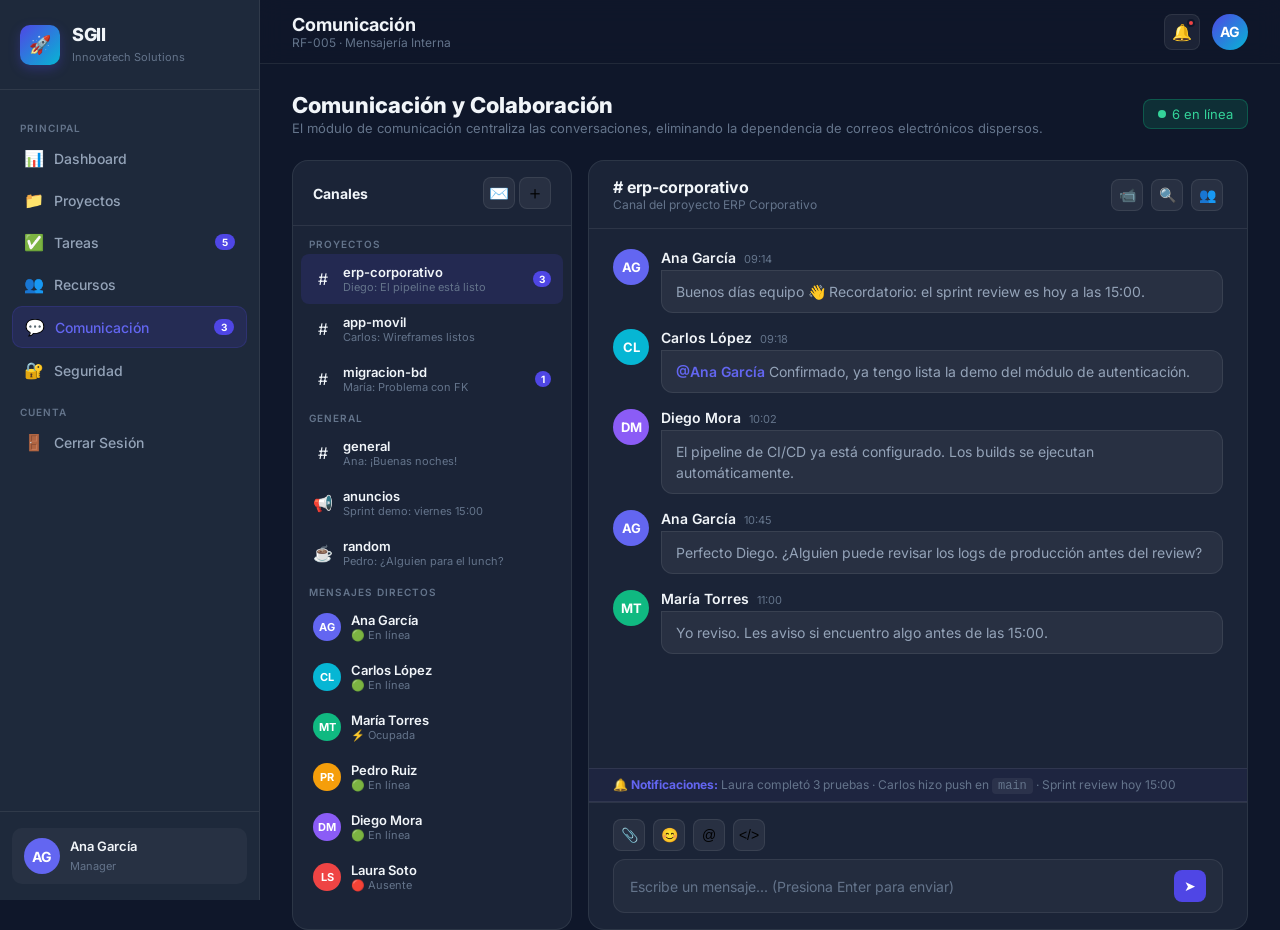
==== commit 48e88277: "Fix/Feature: Restricciones de roles en proyectos/tareas, persistencia de chats de DM y estadisticas " ====
--- a/frontend/communication.html
+++ b/frontend/communication.html
@@ -6,6 +6,41 @@
     <title>Comunicación y Colaboración | SGII - Innovatech</title>
     <meta name="description" content="Módulo de mensajería interna y colaboración en tiempo real del SGII de Innovatech Solutions.">
     <link rel="stylesheet" href="css/style.css">
+    <script>
+        // Definición global e inmediata de seguridad
+        window.getCurrentUser = function() {
+            return JSON.parse(localStorage.getItem('user') || '{"full_name":"Ana García","role":"manager","username":"ana.garcia"}');
+        };
+        window.hasPermission = function(action) {
+            const user = getCurrentUser();
+            const role = (user.role || 'viewer').toLowerCase();
+            const perms = {
+                admin:   ['manage_users', 'manage_roles', 'create_project', 'edit_project', 'delete_project', 'create_task', 'edit_task', 'delete_task', 'view_all_projects', 'view_dashboard', 'use_communication', 'assign_resources', 'approve_tasks', 'export_data', 'view_security'],
+                manager: ['create_project', 'edit_project', 'create_task', 'edit_task', 'view_all_projects', 'view_dashboard', 'use_communication', 'assign_resources', 'approve_tasks', 'export_data'],
+                dev:     ['view_assigned_projects', 'view_all_projects', 'create_task', 'edit_task', 'view_dashboard', 'use_communication'],
+                viewer:  ['view_all_projects', 'view_dashboard']
+            };
+            return (perms[role] || []).includes(action);
+        };
+        window.denyAccess = function() {
+            alert('🔒 Acceso restringido\n\nTu rol actual no tiene permisos suficientes para esta acción.');
+        };
+        // Fallback para conversaciones DMs por defecto
+        if (typeof DEFAULT_PRIVATE_DMS === 'undefined') {
+            window.DEFAULT_PRIVATE_DMS = {
+                'Ana García <-> Carlos López': [
+                    { user: 'Ana García', initials: 'AG', color: '#6366f1', time: '09:00', text: 'Hola Carlos, ¿me puedes compartir el endpoint de la API de proyectos?' },
+                    { user: 'Carlos López', initials: 'CL', color: '#06b6d4', time: '09:02', text: 'Claro Ana, es GET /api/projects/ con el token en el header.' },
+                    { user: 'Ana García', initials: 'AG', color: '#6366f1', time: '09:04', text: 'Gracias, ya lo tengo funcionando 🎉' }
+                ],
+                'Ana García <-> María Torres': [
+                    { user: 'María Torres', initials: 'MT', color: '#10b981', time: '11:15', text: '¿Tienes un momento para revisar un error en el script de migración?' },
+                    { user: 'Ana García', initials: 'AG', color: '#6366f1', time: '11:18', text: 'Sí María, comparte el error y lo veo.' },
+                    { user: 'María Torres', initials: 'MT', color: '#10b981', time: '11:20', text: 'Es un ConstraintError en la FK de orders.' }
+                ]
+            };
+        }
+    </script>
 </head>
 <body>
 <div class="app-layout">
@@ -35,7 +70,10 @@
                 <div class="chat-channels">
                     <div class="chat-channels-header">
                         <span>Canales</span>
-                        <button class="btn-icon" title="Nuevo canal" onclick="alert('Crear nuevo canal')">＋</button>
+                        <div style="display:flex;gap:4px;">
+                            <button class="btn-icon" title="Nuevo Mensaje Directo" onclick="openDMSearch()" style="font-size:16px;">✉️</button>
+                            <button class="btn-icon" title="Nuevo canal" onclick="alert('Crear nuevo canal')" style="font-size:18px;">＋</button>
+                        </div>
                     </div>
                     <div class="channel-list">
                         <p style="font-size:10px;color:var(--text-muted);padding:4px 8px;text-transform:uppercase;letter-spacing:1px;font-weight:600;">Proyectos</p>
@@ -104,6 +142,27 @@
                             <div class="channel-info">
                                 <h4>María Torres</h4>
                                 <p>⚡ Ocupada</p>
+                            </div>
+                        </div>
+                        <div class="channel-item" onclick="switchChannel(this, 'Pedro Ruiz', 'Gerente de Producto')">
+                            <div class="assignee-avatar" style="background:#f59e0b;width:28px;height:28px;font-size:11px;">PR</div>
+                            <div class="channel-info">
+                                <h4>Pedro Ruiz</h4>
+                                <p>🟢 En línea</p>
+                            </div>
+                        </div>
+                        <div class="channel-item" onclick="switchChannel(this, 'Diego Mora', 'DevOps Engineer')">
+                            <div class="assignee-avatar" style="background:#8b5cf6;width:28px;height:28px;font-size:11px;">DM</div>
+                            <div class="channel-info">
+                                <h4>Diego Mora</h4>
+                                <p>🟢 En línea</p>
+                            </div>
+                        </div>
+                        <div class="channel-item" onclick="switchChannel(this, 'Laura Soto', 'QA Engineer')">
+                            <div class="assignee-avatar" style="background:#ef4444;width:28px;height:28px;font-size:11px;">LS</div>
+                            <div class="channel-info">
+                                <h4>Laura Soto</h4>
+                                <p>🔴 Ausente</p>
                             </div>
                         </div>
                     </div>
@@ -154,36 +213,103 @@
 
 <style>
 @keyframes pulse { 0%,100%{opacity:1} 50%{opacity:0.5} }
+.dm-search-modal { display:none;position:fixed;inset:0;background:rgba(0,0,0,0.6);z-index:1000;align-items:center;justify-content:center; }
+.dm-search-modal.open { display:flex; }
+.dm-search-box { background:var(--dark-2,#1e1e2e);border:1px solid var(--border,rgba(255,255,255,0.08));border-radius:16px;padding:24px;width:420px;max-height:80vh;display:flex;flex-direction:column;gap:12px; }
+.dm-search-box h3 { color:var(--text-primary,#f1f5f9);margin:0;font-size:16px; }
+.dm-search-box input { background:var(--dark-3,#252537);border:1px solid var(--border,rgba(255,255,255,0.08));color:var(--text-primary,#f1f5f9);border-radius:8px;padding:10px 14px;font-size:14px;width:100%;box-sizing:border-box; }
+.dm-user-list { overflow-y:auto;max-height:50vh;display:flex;flex-direction:column;gap:6px; }
+.dm-user-item { display:flex;align-items:center;gap:12px;padding:10px 12px;border-radius:10px;cursor:pointer;transition:background 0.2s; }
+.dm-user-item:hover { background:rgba(99,102,241,0.15); }
+.dm-user-item h4 { margin:0;font-size:14px;color:var(--text-primary,#f1f5f9); }
+.dm-user-item p { margin:0;font-size:12px;color:var(--text-muted,#64748b);text-transform:capitalize; }
 </style>
+
+<!-- Modal Nuevo Mensaje Directo -->
+<div id="dmSearchModal" class="dm-search-modal" onclick="if(event.target===this)closeDMSearch()">
+    <div class="dm-search-box">
+        <h3>💬 Nuevo Mensaje Directo</h3>
+        <input type="text" id="dmSearchInput" placeholder="Buscar usuario por nombre..." oninput="filterDMUsers(this.value)">
+        <div class="dm-user-list" id="dmUserList"></div>
+        <button onclick="closeDMSearch()" style="background:transparent;border:1px solid var(--border,rgba(255,255,255,0.1));color:var(--text-muted);border-radius:8px;padding:8px;cursor:pointer;">Cancelar</button>
+    </div>
+</div>
 
 <script src="js/demo.js"></script>
 <script>
     document.getElementById('sidebarContainer').innerHTML = buildSidebar('communication');
     document.getElementById('topbarContainer').innerHTML = buildTopbar('Comunicación', 'RF-005 · Mensajería Interna');
 
-    let currentChannel = 'general';
-    let messages = [];
+    let currentChannel = 'erp-corporativo';
+    let isDirectMessage = false;
+
+    // Fallback de seguridad en caso de que demo.js esté cacheado o bloqueado
+    if (typeof DEMO_MESSAGES === 'undefined') {
+        window.DEMO_MESSAGES = {
+            'erp-corporativo': [
+                { user: 'Ana García', initials: 'AG', color: '#6366f1', time: '09:14', text: 'Buenos días equipo 👋 Recordatorio: el sprint review es hoy a las 15:00.' },
+                { user: 'Carlos López', initials: 'CL', color: '#06b6d4', time: '09:18', text: '<span class="mention">@Ana García</span> Confirmado, ya tengo lista la demo del módulo de autenticación.' },
+                { user: 'Diego Mora', initials: 'DM', color: '#8b5cf6', time: '10:02', text: 'El pipeline de CI/CD ya está configurado. Los builds se ejecutan automáticamente.' }
+            ],
+            'general': [
+                { user: 'Ana García', initials: 'AG', color: '#6366f1', time: '08:00', text: '¡Buenos días a todos! Semana importante, tienen el sprint review el viernes.' }
+            ]
+        };
+    }
+
+    // Helper para generar una llave compuesta para DMs ordenados alfabéticamente (ej: "Ana García <-> Carlos López")
+    function getCompositeDMKey(targetUser) {
+        const currentUser = getCurrentUser();
+        const me = currentUser.full_name || currentUser.username;
+        if (!targetUser) return '';
+        const users = [me, targetUser].sort();
+        return `${users[0]} <-> ${users[1]}`;
+    }
 
     async function loadMessages() {
-        const data = await apiRequest(`/messages/?channel=${encodeURIComponent(currentChannel)}`);
-        if (data) {
-            messages = data.map(m => ({
+        let channelParam = currentChannel;
+        if (isDirectMessage) {
+            // En DMs, para el backend podemos mandar la llave compuesta o manejarlo localmente
+            channelParam = getCompositeDMKey(currentChannel);
+        }
+
+        // Intenta obtener del backend real primero
+        const data = await apiRequest(`/messages/?channel=${encodeURIComponent(channelParam)}`);
+        if (data && data.length > 0) {
+            // Backend respondió con datos reales → úsalos
+            const backendMessages = data.map(m => ({
                 user: m.sender.full_name || m.sender.username,
                 initials: getInitials(m.sender.full_name || m.sender.username),
                 color: m.sender.role === 'admin' ? '#ef4444' : '#06b6d4',
                 time: new Date(m.created_at).toLocaleTimeString('es-CL', {hour:'2-digit',minute:'2-digit'}),
                 text: m.content
             }));
+            renderMessages(backendMessages);
         } else {
-            messages = [...DEMO_MESSAGES];
-        }
-        renderMessages(messages);
+            // Modo demo: usar mensajes del canal actual del diccionario
+            if (isDirectMessage) {
+                const dmKey = getCompositeDMKey(currentChannel);
+                // Si existe en el diccionario mutable, úsalo. Si no, busca en las por defecto.
+                let channelMsgs = DEMO_MESSAGES[dmKey] || DEFAULT_PRIVATE_DMS[dmKey];
+                if (!channelMsgs) {
+                    // Inicializar conversación vacía
+                    channelMsgs = [
+                        { user: currentChannel, initials: getInitials(currentChannel), color: '#64748b', time: 'Ahora', text: `👋 ¡Hola! Iniciaste un chat privado con ${currentChannel}.` }
+                    ];
+                    DEMO_MESSAGES[dmKey] = channelMsgs;
+                }
+                renderMessages(channelMsgs);
+            } else {
+                const channelMsgs = DEMO_MESSAGES[currentChannel] || [];
+                renderMessages(channelMsgs);
+            }
+        }
     }
 
     function renderMessages(list) {
         document.getElementById('chatMessages').innerHTML = list.map(m => `
             <div class="message">
-                <div class="message-avatar" style="background:${m.color || '#6366f1'};">${m.initials}</div>
+                <div class="message-avatar" style="background:${m.color || '#6366f1'}">${escapeHtml(m.initials)}</div>
                 <div class="message-content">
                     <div class="message-header">
                         <span class="message-name">${escapeHtml(m.user)}</span>
@@ -201,33 +327,234 @@
         const text = input.value.trim();
         if (!text) return;
 
+        let channelParam = currentChannel;
+        if (isDirectMessage) {
+            channelParam = getCompositeDMKey(currentChannel);
+        }
+
+        // Intentar guardar en el backend
         const res = await apiRequest('/messages/', {
             method: 'POST',
-            body: JSON.stringify({
-                channel: currentChannel,
-                content: text
-            })
+            body: JSON.stringify({ channel: channelParam, content: text })
         });
 
-        if (res || DEMO_MODE) {
+        if (res) {
+            // Backend guardó correctamente → recargar
             input.value = '';
             await loadMessages();
         } else {
-            alert('Error al enviar el mensaje');
+            // Modo demo: guardar localmente en el diccionario del canal correspondiente
+            const now = new Date().toLocaleTimeString('es-CL', {hour:'2-digit', minute:'2-digit'});
+            const user = getCurrentUser();
+            const newMsg = {
+                user: user.full_name || user.username || 'Tú',
+                initials: getInitials(user.full_name || user.username || 'Tú'),
+                color: user.role === 'admin' ? '#ef4444' : '#4f46e5',
+                time: now,
+                text: escapeHtml(text)
+            };
+
+            if (isDirectMessage) {
+                const dmKey = getCompositeDMKey(currentChannel);
+                if (!DEMO_MESSAGES[dmKey]) {
+                    DEMO_MESSAGES[dmKey] = [...(DEFAULT_PRIVATE_DMS[dmKey] || [])];
+                }
+                DEMO_MESSAGES[dmKey].push(newMsg);
+            } else {
+                if (!DEMO_MESSAGES[currentChannel]) DEMO_MESSAGES[currentChannel] = [];
+                DEMO_MESSAGES[currentChannel].push(newMsg);
+            }
+
+            input.value = '';
+            await loadMessages();
         }
     }
 
     function switchChannel(el, name, desc) {
         document.querySelectorAll('.channel-item').forEach(c => c.classList.remove('active'));
         el.classList.add('active');
-        currentChannel = name.replace('# ', '');
-        document.getElementById('chatChannelName').textContent = name;
+
+        // Determinar si es un canal público (#) o un mensaje directo
+        if (name.startsWith('# ')) {
+            isDirectMessage = false;
+            currentChannel = name.replace('# ', '');
+            document.getElementById('chatChannelName').textContent = name;
+        } else {
+            isDirectMessage = true;
+            currentChannel = name; // Nombre del usuario destino
+            document.getElementById('chatChannelName').textContent = `💬 ${name}`;
+        }
+
         document.getElementById('chatChannelDesc').textContent = desc;
         const badge = el.querySelector('.channel-badge');
         if (badge) badge.remove();
         loadMessages();
     }
 
+    // ===== DM SEARCH FUNCTIONS =====
+    // ===== DM SEARCH FUNCTIONS =====
+    let allUsersForDM = [];
+    let customDMUsers = [];
+
+    // Cargar contactos personalizados persistidos en localStorage
+    function loadCustomDMUsers() {
+        const currentUser = getCurrentUser();
+        const username = currentUser.username || currentUser.full_name || 'default';
+        const key = `custom_dm_users_${username}`;
+        try {
+            customDMUsers = JSON.parse(localStorage.getItem(key) || '[]');
+        } catch (e) {
+            customDMUsers = [];
+        }
+    }
+
+    // Guardar un contacto personalizado persistido en localStorage
+    function saveCustomDMUser(userObj) {
+        const currentUser = getCurrentUser();
+        const username = currentUser.username || currentUser.full_name || 'default';
+        const key = `custom_dm_users_${username}`;
+        
+        // Evitar duplicados
+        if (!customDMUsers.some(u => u.name === userObj.name)) {
+            customDMUsers.push(userObj);
+            localStorage.setItem(key, JSON.stringify(customDMUsers));
+        }
+    }
+
+    // Renderizar los contactos de DM guardados
+    function renderSavedDMContacts() {
+        loadCustomDMUsers();
+        // Los contactos estáticos iniciales
+        const defaultContacts = [
+            { name: 'Ana García', role: 'Gerente de Proyectos', initials: 'AG', color: '#6366f1', status: '🟢 En línea' },
+            { name: 'Carlos López', role: 'Desarrollador Full Stack', initials: 'CL', color: '#06b6d4', status: '🟢 En línea' },
+            { name: 'María Torres', role: 'Desarrolladora Backend', initials: 'MT', color: '#10b981', status: '⚡ Ocupada' },
+            { name: 'Pedro Ruiz', role: 'Gerente de Producto', initials: 'PR', color: '#f59e0b', status: '🟢 En línea' },
+            { name: 'Diego Mora', role: 'DevOps Engineer', initials: 'DM', color: '#8b5cf6', status: '🟢 En línea' },
+            { name: 'Laura Soto', role: 'QA Engineer', initials: 'LS', color: '#ef4444', status: '🔴 Ausente' }
+        ];
+
+        // Combinar con los guardados en localStorage
+        const allContacts = [...defaultContacts];
+        customDMUsers.forEach(custom => {
+            if (!allContacts.some(c => c.name === custom.name)) {
+                allContacts.push({
+                    name: custom.name,
+                    role: custom.role === 'admin' ? 'Administrador' : custom.role === 'manager' ? 'Gerente' : custom.role === 'dev' ? 'Desarrollador' : 'Visualizador',
+                    initials: custom.initials,
+                    color: custom.color,
+                    status: '🟢 En línea' // Estado por defecto para nuevos agregados
+                });
+            }
+        });
+
+        // Limpiar sección de Mensajes Directos del sidebar y re-renderizar
+        // Busquemos el párrafo que dice "Mensajes Directos"
+        const dmTitleEl = Array.from(document.querySelectorAll('.channel-list p')).find(el => el.textContent === 'Mensajes Directos');
+        if (dmTitleEl) {
+            // Eliminar todos los elementos hermanos que no sean títulos
+            let next = dmTitleEl.nextElementSibling;
+            while (next && next.tagName !== 'P') {
+                const toRemove = next;
+                next = next.nextElementSibling;
+                toRemove.remove();
+            }
+
+            // Insertar los elementos actualizados
+            allContacts.forEach(contact => {
+                const newItem = document.createElement('div');
+                newItem.className = 'channel-item';
+                // Si este es el canal seleccionado actualmente, marcarlo como activo
+                if (isDirectMessage && currentChannel === contact.name) {
+                    newItem.className += ' active';
+                }
+                newItem.innerHTML = `
+                    <div class="assignee-avatar" style="background:${contact.color};width:28px;height:28px;font-size:11px;">${contact.initials}</div>
+                    <div class="channel-info">
+                        <h4>${escapeHtml(contact.name)}</h4>
+                        <p>${contact.status}</p>
+                    </div>`;
+                newItem.onclick = () => switchChannel(newItem, contact.name, contact.role);
+                dmTitleEl.parentNode.insertBefore(newItem, next);
+            });
+        }
+    }
+
+    async function openDMSearch() {
+        // Intentar cargar desde el backend
+        const data = await apiRequest('/users/');
+        if (data && data.length > 0) {
+            allUsersForDM = data.map(u => ({
+                name: u.full_name || u.username,
+                role: u.role || 'dev',
+                initials: getInitials(u.full_name || u.username),
+                color: u.role === 'admin' ? '#ef4444' : u.role === 'manager' ? '#6366f1' : u.role === 'viewer' ? '#64748b' : '#06b6d4'
+            }));
+        } else {
+            // Modo demo: usar DEMO_USERS
+            allUsersForDM = DEMO_USERS.map(u => ({
+                name: u.name,
+                role: u.role,
+                initials: u.initials,
+                color: u.color
+            }));
+        }
+        document.getElementById('dmSearchModal').classList.add('open');
+        document.getElementById('dmSearchInput').value = '';
+        renderDMUsers(allUsersForDM);
+        setTimeout(() => document.getElementById('dmSearchInput').focus(), 100);
+    }
+
+    function closeDMSearch() {
+        document.getElementById('dmSearchModal').classList.remove('open');
+    }
+
+    function renderDMUsers(list) {
+        const roleLabels = { admin: 'Administrador', manager: 'Gerente', dev: 'Desarrollador', viewer: 'Visualizador' };
+        document.getElementById('dmUserList').innerHTML = list.length === 0
+            ? '<p style="color:var(--text-muted);text-align:center;padding:16px;">No se encontraron usuarios</p>'
+            : list.map(u => `
+                <div class="dm-user-item" onclick="startDMWith('${escapeHtml(u.name)}', '${u.initials}', '${u.color}', '${u.role}')">
+                    <div class="assignee-avatar" style="background:${u.color};width:36px;height:36px;font-size:13px;flex-shrink:0;">${u.initials}</div>
+                    <div>
+                        <h4>${escapeHtml(u.name)}</h4>
+                        <p>${roleLabels[u.role] || u.role}</p>
+                    </div>
+                </div>`).join('');
+    }
+
+    function filterDMUsers(query) {
+        const q = query.toLowerCase();
+        renderDMUsers(q ? allUsersForDM.filter(u => u.name.toLowerCase().includes(q)) : allUsersForDM);
+    }
+
+    function startDMWith(userName, initials, color, role) {
+        closeDMSearch();
+        // Guardar contacto en localStorage para persistencia
+        saveCustomDMUser({ name: userName, initials, color, role });
+
+        // Inicializar conversación vacía si no existe
+        const dmKey = getCompositeDMKey(userName);
+        if (!DEMO_MESSAGES[dmKey] && !DEFAULT_PRIVATE_DMS[dmKey]) {
+            DEMO_MESSAGES[dmKey] = [
+                { user: userName, initials, color, time: new Date().toLocaleTimeString('es-CL',{hour:'2-digit',minute:'2-digit'}),
+                  text: '👋 ¡Hola! Puedes escribir tu primer mensaje.' }
+            ];
+        }
+
+        // Renderizar el sidebar actualizado para que aparezca el usuario de inmediato
+        renderSavedDMContacts();
+
+        // Buscar el elemento recién renderizado en el sidebar y activarlo
+        const existingItems = document.querySelectorAll('.channel-item');
+        existingItems.forEach(item => {
+            const h4 = item.querySelector('h4');
+            if (h4 && h4.textContent === userName) {
+                switchChannel(item, userName, role);
+            }
+        });
+    }
+
     document.getElementById('messageInput').addEventListener('keydown', e => {
         if (e.key === 'Enter') sendMessage();
     });
@@ -235,6 +562,14 @@
     // Auto-poll messages every 4 seconds for real-time demonstration feel
     setInterval(loadMessages, 4000);
 
+    // RBAC: Visualizador no puede usar comunicación
+    if (!hasPermission('use_communication')) {
+        document.querySelector('.chat-input-area').innerHTML =
+            '<div style="padding:16px;text-align:center;color:var(--text-muted);font-size:13px;">🔒 Tu rol de <strong>Visualizador</strong> no tiene acceso a mensajería interna.</div>';
+    }
+
+    // Inicializar contactos desde localStorage
+    renderSavedDMContacts();
     loadMessages();
 </script>
 </body>
